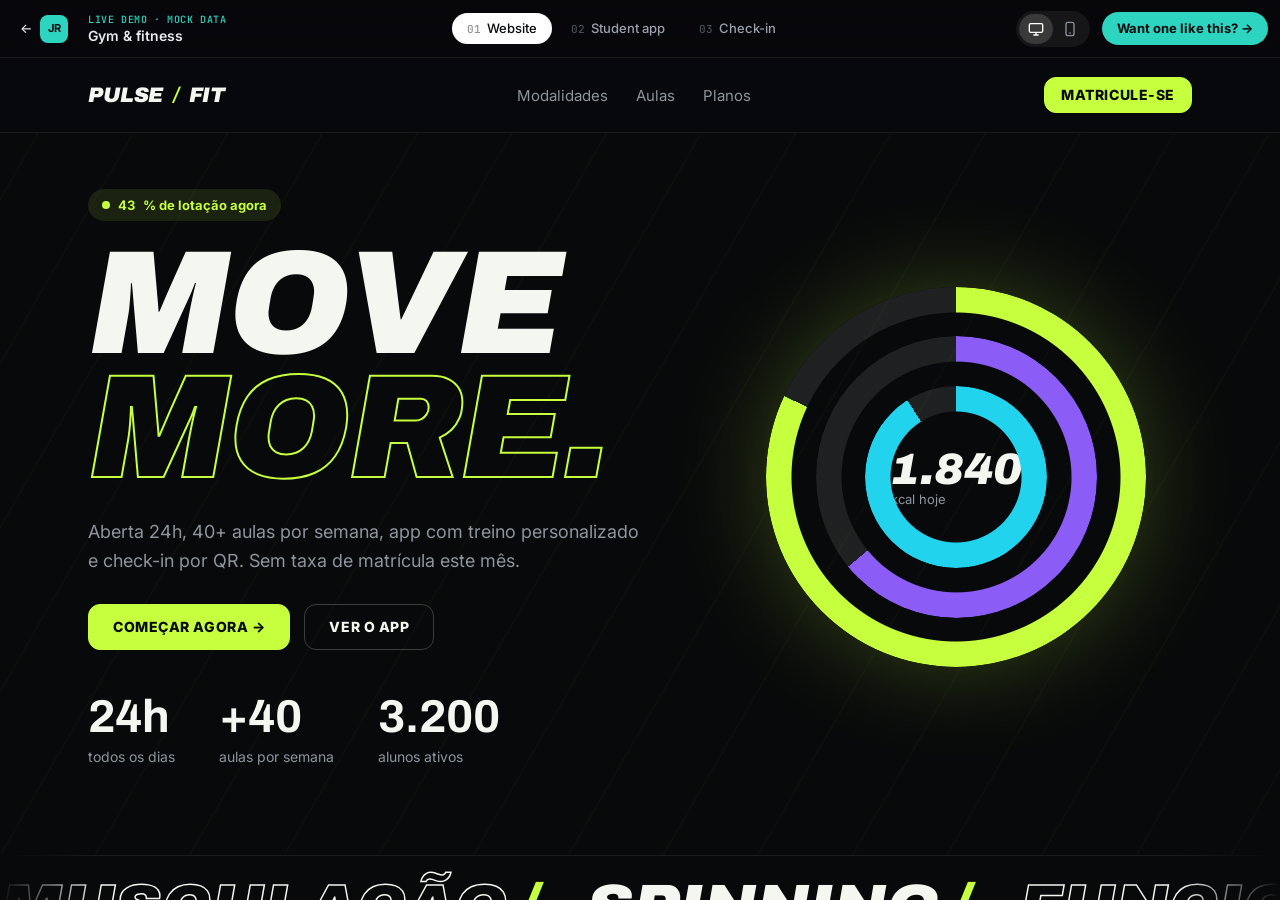
==== demos/academia.html @ 46c5ad34 "feat(solutions): demos navegáveis por setor + mini game - Nova seção "Soluções / Built for your busi" ====
<!doctype html>
<html lang="pt-BR">
<head>
  <meta charset="utf-8" />
  <meta name="viewport" content="width=device-width, initial-scale=1" />
  <title>Academia — demo · Jeffersom Ribeiro</title>
  <meta name="description" content="Demo navegável de site + app do aluno + check-in por QR para academia. Dados fictícios." />
  <link rel="icon" href="../assets/favicon.svg" type="image/svg+xml" />
  <link rel="preconnect" href="https://fonts.googleapis.com" />
  <link rel="preconnect" href="https://fonts.gstatic.com" crossorigin />
  <link href="https://fonts.googleapis.com/css2?family=Archivo:ital,wght@0,500;0,700;0,900;1,800;1,900&family=Inter:wght@400;500;600;700&family=JetBrains+Mono:wght@500&display=swap" rel="stylesheet" />
  <link rel="stylesheet" href="kit.css" />
  <style>
    :root {
      --bg: #08090b; --surface: #111317; --surface-2: #181b20; --line: rgba(255,255,255,.08);
      --fg: #f4f6f0; --muted: #8e959e; --accent: #c6ff3d; --accent-2: #8b5cf6; --accent-ink: #0a0b07;
      --radius: 20px; --btn-r: 12px;
      --font-d: "Archivo", system-ui, sans-serif; --font-b: "Inter", system-ui, sans-serif;
    }
    .h1, .h2 { font-weight: 900; font-style: italic; text-transform: uppercase; letter-spacing: -.02em; }
    .h1 { font-size: clamp(64px, 11.5cqi, 160px); line-height: .84; }
    .stroke { color: transparent; -webkit-text-stroke: 2px var(--accent); }
    .btn { font-weight: 800; text-transform: uppercase; letter-spacing: .04em; font-size: 14px; }
    .logo { font-style: italic; font-weight: 900; letter-spacing: -.02em; } .logo b { color: var(--accent); }

    .hero { position: relative; overflow: hidden; padding: 56px 0 90px; }
    .hero::before { content: ""; position: absolute; inset: -20%; pointer-events: none; opacity: .5;
      background: repeating-linear-gradient(120deg, transparent 0 80px, rgba(198,255,61,.05) 80px 82px); animation: slide 18s linear infinite; }
    @keyframes slide { to { transform: translateX(160px); } }
    .ecg { position: absolute; left: 0; right: 0; bottom: 40px; height: 120px; width: 100%; opacity: .5; pointer-events: none; }
    .ecg path { fill: none; stroke: var(--accent); stroke-width: 2.5; stroke-dasharray: 1600; stroke-dashoffset: 1600; animation: ecg 3.2s linear infinite; filter: drop-shadow(0 0 6px var(--accent)); }
    @keyframes ecg { to { stroke-dashoffset: 0; } }
    .live { display: inline-flex; align-items: center; gap: 8px; padding: 8px 14px; border-radius: 999px; background: rgba(198,255,61,.1); color: var(--accent); font-weight: 700; font-size: 13px; }
    .live i { width: 8px; height: 8px; border-radius: 50%; background: var(--accent); animation: pulse 1.2s infinite; }
    @keyframes pulse { 0% { box-shadow: 0 0 0 0 rgba(198,255,61,.7); } 100% { box-shadow: 0 0 0 12px rgba(198,255,61,0); } }
    .rings { position: relative; justify-self: center; width: min(100%, 380px); aspect-ratio: 1; display: grid; place-items: center; }
    .rings .ring { position: absolute; }
    .rings .r1 { --s: 100%; --w: 26px; } .rings .r2 { --s: 74%; --w: 26px; --c: var(--accent-2); } .rings .r3 { --s: 48%; --w: 26px; --c: #22d3ee; }
    .rings b { font: 900 italic 44px/1 var(--font-d); }
    .rings::after { content: ""; position: absolute; inset: 0; border-radius: 50%; box-shadow: 0 0 120px -20px rgba(198,255,61,.35); }

    .big-marq { padding: 20px 0; font: 900 italic 64px/1 var(--font-d); text-transform: uppercase; border-block: 1px solid var(--line); }
    .big-marq span:nth-child(odd) { color: transparent; -webkit-text-stroke: 1.5px var(--fg); }
    .big-marq span::after { content: " /"; color: var(--accent); -webkit-text-stroke: 0; }

    .mod { position: relative; overflow: hidden; min-height: 210px; display: flex; flex-direction: column; justify-content: flex-end; }
    .mod .em { position: absolute; top: 18px; right: 18px; font-size: 54px; transition: transform .5s var(--ease); }
    .mod:hover .em { transform: scale(1.25) rotate(-10deg); }
    .mod h3 { font-style: italic; font-weight: 900; text-transform: uppercase; font-size: 26px; margin: 0 0 6px; }
    .mod:hover { background: var(--accent); color: var(--accent-ink); } .mod:hover p { color: rgba(10,11,7,.7); }

    .class-row { display: grid; grid-template-columns: 90px 1fr auto auto; gap: 18px; align-items: center; padding: 18px 4px; border-bottom: 1px solid var(--line); animation: screenIn .45s var(--ease) both; }
    .class-row time { font: 900 italic 26px/1 var(--font-d); color: var(--accent); }
    .class-row b { font-size: 17px; }
    .plan { display: flex; flex-direction: column; gap: 12px; }
    .plan .price { font: 900 italic 52px/1 var(--font-d); }
    .plan ul { list-style: none; padding: 0; margin: 0 0 8px; display: grid; gap: 9px; color: var(--muted); font-size: 14.5px; }
    .plan li::before { content: "→ "; color: var(--accent); font-weight: 800; }
    .plan--hot { background: var(--accent); color: var(--accent-ink); border-color: var(--accent); }
    .plan--hot p, .plan--hot ul { color: rgba(10,11,7,.75); } .plan--hot li::before { color: var(--accent-ink); }
    .plan--hot .btn { background: var(--accent-ink); color: var(--accent); border-color: var(--accent-ink); }

    /* app do aluno */
    .app-wrap { display: grid; grid-template-columns: 400px 1fr; gap: 26px; align-items: start; }
    .phone { border-radius: 40px; padding: 22px 18px; background: #0e1013; border: 1px solid var(--line); box-shadow: 0 0 0 8px #16181c, 0 40px 90px -30px rgba(198,255,61,.25); }
    .mini-rings { display: grid; grid-template-columns: repeat(3, 1fr); gap: 10px; margin: 18px 0; }
    .mini-rings > div { background: var(--surface); border-radius: 18px; padding: 14px 8px; display: grid; justify-items: center; gap: 8px; font-size: 12px; color: var(--muted); text-align: center; }
    .mini-rings .ring { --s: 64px; --w: 7px; }
    .mini-rings b { color: var(--fg); font-size: 14px; }
    .ex { display: flex; align-items: center; gap: 12px; width: 100%; padding: 14px; margin-bottom: 8px; border-radius: 16px; background: var(--surface); border: 1px solid var(--line); cursor: pointer; text-align: left; transition: background .25s, border-color .25s, transform .15s; }
    .ex:active { transform: scale(.98); }
    .ex .ck { flex: none; width: 28px; height: 28px; border-radius: 50%; border: 2px solid var(--line); display: grid; place-items: center; font-weight: 900; color: transparent; transition: .25s; }
    .ex.done { border-color: rgba(198,255,61,.4); }
    .ex.done .ck { background: var(--accent); border-color: var(--accent); color: var(--accent-ink); }
    .ex.done b { text-decoration: line-through; opacity: .6; }
    .ex small { display: block; color: var(--muted); font-size: 12.5px; margin-top: 2px; }
    .lb .avatar { width: 36px; height: 36px; font-size: 12px; }
    .lb .pos { width: 28px; font: 900 italic 20px/1 var(--font-d); color: var(--muted); }
    .lb > div:first-child .pos { color: var(--accent); }
    .confetti { position: fixed; top: -10px; width: 8px; height: 14px; z-index: 95; pointer-events: none; animation: fall var(--t) cubic-bezier(.2,.6,.4,1) forwards; }
    @keyframes fall { to { transform: translate(var(--x), 105vh) rotate(var(--r)); } }

    /* check-in */
    .qr-box { position: relative; width: min(100%, 300px); aspect-ratio: 1; margin: 0 auto; padding: 18px; border-radius: 24px; background: #fff; overflow: hidden; }
    .qr-box svg { width: 100%; height: 100%; display: block; }
    .qr-box::after { content: ""; position: absolute; left: 0; right: 0; height: 3px; top: 0; background: var(--accent); box-shadow: 0 0 20px 4px var(--accent); animation: scan 2.2s ease-in-out infinite alternate; }
    @keyframes scan { to { top: calc(100% - 3px); } }
    .qr-box.ok::before { content: "✓"; position: absolute; inset: 0; z-index: 2; display: grid; place-items: center; background: rgba(198,255,61,.95); color: var(--accent-ink); font: 900 120px/1 var(--font-d); animation: screenIn .4s both; }
    .meter { height: 14px; border-radius: 999px; background: var(--surface-2); overflow: hidden; margin: 14px 0 8px; }
    .meter i { display: block; height: 100%; width: var(--v, 40%); border-radius: inherit; background: linear-gradient(90deg, var(--accent), #facc15 70%, #ef4444); background-size: 300% 100%; transition: width 1.2s var(--ease); }
    .spots { font: 900 italic 22px/1 var(--font-d); }

    @container (max-width: 900px) { .app-wrap { grid-template-columns: 1fr; } .phone { max-width: 420px; margin: 0 auto; width: 100%; } }
    @container (max-width: 760px) {
      .class-row { grid-template-columns: 70px 1fr; } .class-row .chip, .class-row .btn { grid-column: 2; justify-self: start; }
      .big-marq { font-size: 42px; }
      .phone { box-shadow: none; border: 0; padding: 0; background: none; }
    }
  </style>
</head>
<body data-sector="academia">
<div class="stage"><main class="viewport">

  <!-- ===================== SITE ===================== -->
  <section class="screen" id="site" data-label="Site" data-label-en="Website" data-label-es="Sitio">
    <header class="sitenav"><div class="wrap">
      <a href="#site" class="logo">PULSE<b>/</b>FIT</a>
      <nav><a href="#modalidades">Modalidades</a><a href="#aulas">Aulas</a><a href="#planos">Planos</a></nav>
      <a class="btn btn--sm" href="#planos">Matricule-se</a>
    </div></header>

    <div class="hero">
      <svg class="ecg" viewBox="0 0 1200 120" preserveAspectRatio="none" aria-hidden="true"><path d="M0 70 H300 L320 70 L335 20 L350 110 L365 50 L378 70 H620 L640 70 L655 15 L670 115 L685 45 L698 70 H1200"/></svg>
      <div class="wrap split" style="position:relative">
        <div>
          <span class="live" data-reveal><i></i><span id="lot">42</span>% de lotação agora</span>
          <h1 class="h1" data-reveal style="margin-top:22px">Move<br><span class="stroke">more.</span></h1>
          <p class="lead mt" data-reveal>Aberta 24h, 40+ aulas por semana, app com treino personalizado e check-in por QR. Sem taxa de matrícula este mês.</p>
          <div class="row mt" data-reveal><a class="btn" href="#planos">Começar agora →</a><a class="btn btn--ghost" href="#app">Ver o app</a></div>
          <div class="stats">
            <div class="stat"><strong data-count="24" data-suf="h">0</strong><span>todos os dias</span></div>
            <div class="stat"><strong data-count="40" data-pre="+">0</strong><span>aulas por semana</span></div>
            <div class="stat"><strong data-count="3200">0</strong><span>alunos ativos</span></div>
          </div>
        </div>
        <div class="rings" data-reveal>
          <div class="ring r1" data-p="82"></div><div class="ring r2" data-p="64"></div><div class="ring r3" data-p="91"></div>
          <div><b data-count="1840">0</b><div class="muted small">kcal hoje</div></div>
        </div>
      </div>
    </div>

    <div class="big-marq marquee" style="--speed:26s"><div><span>Musculação</span><span>Spinning</span><span>Funcional</span><span>Muay thai</span><span>Yoga</span><span>HIIT</span></div></div>

    <section class="sec" id="modalidades"><div class="wrap">
      <div class="head"><span class="eyebrow" data-reveal>Modalidades</span><h2 class="h2" data-reveal>Escolha seu <span class="stroke">ritmo</span></h2></div>
      <div class="grid">
        <article class="card card--hover mod" data-reveal><span class="em">🏋️</span><h3>Musculação</h3><p>200+ equipamentos, área de peso livre e treino no app.</p></article>
        <article class="card card--hover mod" data-reveal><span class="em">🚴</span><h3>Spinning</h3><p>Sala com luz e som de balada. 45 min que voam.</p></article>
        <article class="card card--hover mod" data-reveal><span class="em">🥊</span><h3>Lutas</h3><p>Muay thai e boxe para todos os níveis.</p></article>
        <article class="card card--hover mod" data-reveal><span class="em">🧘</span><h3>Yoga</h3><p>Mobilidade, respiração e foco.</p></article>
        <article class="card card--hover mod" data-reveal><span class="em">⚡</span><h3>HIIT</h3><p>30 min de alta intensidade com monitor cardíaco.</p></article>
        <article class="card card--hover mod" data-reveal><span class="em">🤸</span><h3>Funcional</h3><p>Circuitos em grupo, ao ar livre ou no box.</p></article>
      </div>
    </div></section>

    <section class="sec" id="aulas" style="background:var(--surface)"><div class="wrap">
      <div class="head row" style="justify-content:space-between;align-items:flex-end"><div><span class="eyebrow" data-reveal>Grade</span><h2 class="h2" data-reveal>Aulas da <span class="stroke">semana</span></h2></div>
        <div class="row" data-group="dia" id="dias" style="gap:6px" data-reveal></div></div>
      <div id="grade"></div>
    </div></section>

    <section class="sec" id="planos"><div class="wrap">
      <div class="head center"><span class="eyebrow" data-reveal>Planos</span><h2 class="h2" data-reveal>Sem matrícula. <span class="stroke">Sem desculpa.</span></h2></div>
      <div class="grid" style="align-items:center">
        <article class="card plan" data-reveal><h3 style="margin:0">Smart</h3><div class="price">R$ 99<small style="font-size:15px;color:var(--muted)">/mês</small></div><ul><li>Musculação 24h</li><li>App com treino</li><li>1 unidade</li></ul><button class="btn btn--ghost btn--block" data-plan="Smart">Escolher</button></article>
        <article class="card plan plan--hot" data-reveal><h3 style="margin:0">Black · mais escolhido</h3><div class="price">R$ 149<small style="font-size:15px">/mês</small></div><ul><li>Todas as aulas coletivas</li><li>Todas as unidades</li><li>Leve 1 amigo 5×/mês</li><li>Avaliação física trimestral</li></ul><button class="btn btn--block" data-plan="Black">Escolher</button></article>
        <article class="card plan" data-reveal><h3 style="margin:0">Duo</h3><div class="price">R$ 249<small style="font-size:15px;color:var(--muted)">/mês</small></div><ul><li>Plano Black para 2 pessoas</li><li>Mesmo endereço</li><li>Desafios em dupla no app</li></ul><button class="btn btn--ghost btn--block" data-plan="Duo">Escolher</button></article>
      </div>
    </div></section>
    <footer class="foot"><div class="wrap"><span>© Pulse/Fit · demo fictícia</span><span>Aberto 24h · 7 dias por semana</span></div></footer>
  </section>

  <!-- ===================== APP DO ALUNO ===================== -->
  <section class="screen" id="app" data-label="App do aluno" data-label-en="Student app" data-label-es="App del alumno">
    <div class="wrap" style="padding-top:34px;padding-bottom:50px">
      <div class="app-wrap">
        <div class="phone">
          <div class="row" style="justify-content:space-between"><div><span class="muted small">Quinta · semana 12</span><h3 style="font:900 italic 26px/1.1 var(--font-d);text-transform:uppercase;margin-top:4px">Bora, Lucas 💪</h3></div><span class="avatar">LC</span></div>
          <div class="mini-rings">
            <div><div class="ring" data-p="60"><b>3/5</b></div>treinos</div>
            <div><div class="ring" data-p="77" style="--c:var(--accent-2)"><b>77%</b></div>calorias</div>
            <div><div class="ring" data-p="58" style="--c:#22d3ee"><b>1,5L</b></div>água</div>
          </div>
          <div class="row" style="justify-content:space-between;margin-bottom:12px"><b style="font:900 italic 18px/1 var(--font-d);text-transform:uppercase">Treino A · Peito &amp; tríceps</b><span class="badge" id="exPct">0%</span></div>
          <div id="exs"></div>
          <button class="btn btn--block" id="finish" style="margin-top:6px">Finalizar treino</button>
        </div>
        <div style="display:grid;gap:18px">
          <div class="panel">
            <div class="panel__h"><h3 style="font-style:italic;text-transform:uppercase">Volume semanal (kg)</h3><span class="badge badge--ok">+22% no mês</span></div>
            <div class="bars" data-bars="8200,9100,8700,10400,11200,10900,12600,13900" data-labels="S5,S6,S7,S8,S9,S10,S11,S12" data-suf=" kg"></div>
          </div>
          <div class="panel">
            <div class="panel__h"><h3 style="font-style:italic;text-transform:uppercase">Desafio de outubro · 20 treinos</h3><span class="chip">🏆 12 dias restantes</span></div>
            <div class="list lb">
              <div><span class="pos">1</span><span class="avatar">MR</span><b style="flex:1">Mari R.</b><span>18 treinos</span></div>
              <div><span class="pos">2</span><span class="avatar">JP</span><b style="flex:1">João P.</b><span>16 treinos</span></div>
              <div style="background:rgba(198,255,61,.06);border-radius:12px;padding-inline:8px"><span class="pos">3</span><span class="avatar">LC</span><b style="flex:1">Você</b><span id="myTr">15 treinos</span></div>
              <div><span class="pos">4</span><span class="avatar">AN</span><b style="flex:1">Ana N.</b><span>14 treinos</span></div>
            </div>
          </div>
        </div>
      </div>
    </div>
  </section>

  <!-- ===================== CHECK-IN ===================== -->
  <section class="screen" id="checkin" data-label="Check-in" data-label-en="Check-in" data-label-es="Check-in">
    <div class="wrap" style="padding-top:34px;padding-bottom:50px">
      <div class="dash">
        <div class="card" style="text-align:center">
          <span class="eyebrow">Carteirinha digital</span>
          <h2 class="h2" style="font-size:40px;margin:10px 0 22px">Aproxime do leitor</h2>
          <div class="qr-box" id="qr"><svg id="qrSvg" viewBox="0 0 25 25" shape-rendering="crispEdges" aria-label="QR code fictício"></svg></div>
          <p class="muted small mt">Lucas Carvalho · Plano Black · matrícula 004812</p>
          <button class="btn mt" id="scan">Simular check-in</button>
        </div>
        <div style="display:grid;gap:18px">
          <div class="panel">
            <div class="panel__h"><h3 style="font-style:italic;text-transform:uppercase">Lotação ao vivo</h3><span class="live"><i></i>agora</span></div>
            <div class="row" style="justify-content:space-between;align-items:flex-end"><b style="font:900 italic 56px/1 var(--font-d)" id="lot2">42%</b><span class="muted small" id="lotTxt">Tranquilo · ótimo horário</span></div>
            <div class="meter"><i id="meter"></i></div>
            <div class="row muted small" style="justify-content:space-between"><span>vazio</span><span>cheio</span></div>
          </div>
          <div class="panel">
            <div class="panel__h"><h3 style="font-style:italic;text-transform:uppercase">Aulas de hoje</h3></div>
            <div class="list" id="hoje"></div>
          </div>
        </div>
      </div>
    </div>
  </section>

</main></div>
<script src="kit.js"></script>
<script>
(function () {
  var D = window.Demo, $ = D.$, esc = D.esc;

  /* grade semanal */
  var G = {
    Seg: [["06:30", "HIIT", "Rafa", 6], ["12:00", "Funcional", "Duda", 2], ["18:30", "Spinning", "Caio", 0], ["20:00", "Muay thai", "Kenji", 9]],
    Ter: [["07:00", "Yoga", "Lia", 8], ["18:00", "HIIT", "Rafa", 3], ["19:30", "Spinning", "Caio", 5]],
    Qua: [["06:30", "Funcional", "Duda", 4], ["12:15", "Spinning", "Caio", 7], ["19:00", "Boxe", "Kenji", 1], ["20:30", "Yoga", "Lia", 10]],
    Qui: [["07:00", "HIIT", "Rafa", 5], ["18:30", "Spinning", "Caio", 2], ["20:00", "Muay thai", "Kenji", 6]],
    Sex: [["06:30", "Spinning", "Caio", 3], ["18:00", "Funcional", "Duda", 8], ["19:30", "HIIT", "Rafa", 0]],
    "Sáb": [["09:00", "Aulão de spinning", "Caio", 12], ["10:30", "Yoga ao ar livre", "Lia", 15]]
  };
  var dias = $("#dias");
  dias.innerHTML = Object.keys(G).map(function (d, i) { return '<button class="opt' + (i ? "" : " is-on") + '" style="padding:10px 14px;border-radius:12px;font-weight:700" data-value="' + d + '">' + d + "</button>"; }).join("");
  function grade(d) {
    $("#grade").innerHTML = G[d].map(function (c, i) {
      return '<div class="class-row" style="animation-delay:' + i * 60 + 'ms"><time>' + c[0] + "</time><div><b>" + esc(c[1]) + '</b><div class="muted small">com ' + c[2] + ' · 45 min</div></div><span class="chip">' + (c[3] ? c[3] + " vagas" : "lotada") + '</span><button class="btn btn--sm ' + (c[3] ? "" : "btn--ghost") + '" data-book="' + esc(c[1]) + '"' + (c[3] ? "" : " disabled") + ">" + (c[3] ? "Reservar" : "Lista de espera") + "</button></div>";
    }).join("");
  }
  dias.addEventListener("pick", function (e) { grade(e.detail.dataset.value); });
  grade("Seg");
  document.addEventListener("click", function (e) {
    var b = e.target.closest("[data-book]");
    if (b && !b.disabled) { b.textContent = "Reservado ✓"; b.disabled = true; b.classList.add("btn--ghost"); D.toast("Vaga garantida em " + b.dataset.book + "! Lembrete 1h antes."); }
    var p = e.target.closest("[data-plan]");
    if (p) D.toast("Plano " + p.dataset.plan + " selecionado. Pagamento por Pix ou cartão no próximo passo.");
  });

  /* treino do dia */
  var EX = [["Supino reto", "4 × 10 · 60 kg"], ["Supino inclinado halteres", "3 × 12 · 22 kg"], ["Crucifixo no cabo", "3 × 15"], ["Paralelas", "3 × até a falha"], ["Tríceps corda", "4 × 12 · 25 kg"], ["Tríceps francês", "3 × 10 · 14 kg"]];
  $("#exs").innerHTML = EX.map(function (x, i) { return '<button class="ex" data-i="' + i + '"><span class="ck">✓</span><span><b>' + esc(x[0]) + "</b><small>" + esc(x[1]) + "</small></span></button>"; }).join("");
  var celebrated = false;
  function progress() {
    var done = D.$$("#exs .ex.done").length, pct = Math.round(done / EX.length * 100);
    $("#exPct").textContent = pct + "%";
    if (pct === 100 && !celebrated) { celebrated = true; confetti(); D.toast("Treino concluído! +1 no desafio do mês 🔥"); $("#myTr").textContent = "16 treinos"; }
  }
  $("#exs").addEventListener("click", function (e) { var b = e.target.closest(".ex"); if (b) { b.classList.toggle("done"); progress(); } });
  $("#finish").addEventListener("click", function () { D.$$("#exs .ex").forEach(function (b, i) { setTimeout(function () { b.classList.add("done"); progress(); }, i * 120); }); });
  function confetti() {
    var colors = ["#c6ff3d", "#8b5cf6", "#22d3ee", "#f4f6f0", "#facc15"];
    for (var i = 0; i < 70; i++) {
      var c = document.createElement("i");
      c.className = "confetti";
      c.style.cssText = "left:" + Math.random() * 100 + "vw;background:" + colors[i % colors.length] + ";--x:" + (Math.random() * 200 - 100) + "px;--r:" + (Math.random() * 900) + "deg;--t:" + (1.6 + Math.random() * 1.6) + "s;animation-delay:" + Math.random() * .3 + "s";
      document.body.appendChild(c);
      setTimeout(c.remove.bind(c), 3600);
    }
  }

  /* QR fictício: padrões de localização + módulos pseudoaleatórios */
  var q = "", seed = 4812;
  function rnd() { seed = (seed * 9301 + 49297) % 233280; return seed / 233280; }
  function finder(x, y) { return '<path d="M' + x + " " + y + "h7v7h-7z M" + (x + 1) + " " + (y + 1) + "v5h5v-5z M" + (x + 2) + " " + (y + 2) + 'h3v3h-3z" fill-rule="evenodd"/>'; }
  for (var y = 0; y < 25; y++) for (var x = 0; x < 25; x++) {
    var inF = (x < 8 && y < 8) || (x > 16 && y < 8) || (x < 8 && y > 16);
    if (!inF && rnd() > .52) q += '<rect x="' + x + '" y="' + y + '" width="1" height="1"/>';
  }
  $("#qrSvg").innerHTML = '<g fill="#0a0b07">' + finder(0, 0) + finder(18, 0) + finder(0, 18) + q + "</g>";
  $("#scan").addEventListener("click", function () {
    var box = $("#qr"); box.classList.add("ok");
    D.toast("Check-in liberado! Bom treino, Lucas ⚡");
    setTimeout(function () { box.classList.remove("ok"); }, 2600);
  });

  /* lotação ao vivo + aulas de hoje */
  var lot = 42;
  function setLot() {
    lot = Math.max(18, Math.min(88, lot + Math.round(Math.random() * 10 - 5)));
    $("#lot").textContent = lot; $("#lot2").textContent = lot + "%";
    $("#meter").style.setProperty("--v", lot + "%");
    $("#meter").style.backgroundPosition = (100 - lot) + "% 0";
    $("#lotTxt").textContent = lot < 45 ? "Tranquilo · ótimo horário" : lot < 70 ? "Movimentado" : "Pico · espere ~15 min";
  }
  setLot(); setInterval(setLot, 2500);
  $("#hoje").innerHTML = G.Qui.map(function (c) {
    return '<div><b style="font:900 italic 20px/1 var(--font-d);color:var(--accent);width:64px">' + c[0] + '</b><div style="flex:1"><b>' + esc(c[1]) + '</b><div class="muted small">com ' + c[2] + '</div></div><span class="spots">' + c[3] + '</span><span class="muted small">vagas</span><button class="btn btn--sm" data-book="' + esc(c[1]) + '">Reservar</button></div>';
  }).join("");
})();
</script>
</body>
</html>
---- demos/kit.css ----
/* Demo kit — componentes compartilhados pelas demos de setor.
   Cada página só redefine os tokens (:root) e adiciona o que é dela. */
:root {
  --bg: #0b0c10; --surface: #14161c; --surface-2: #1b1e26; --line: rgba(255,255,255,.08);
  --fg: #f3f3f1; --muted: #9aa0ac;
  --accent: #2dd4bf; --accent-2: #60a5fa; --accent-ink: #0b0c10;
  --ok: #22c55e; --warn: #f59e0b; --bad: #ef4444; --info: #3b82f6;
  --radius: 16px; --btn-r: 999px;
  --font-d: system-ui, sans-serif; --font-b: system-ui, sans-serif;
  --bar-h: 58px;
  --ease: cubic-bezier(.2,.8,.2,1);
}
@property --p { syntax: "<number>"; inherits: true; initial-value: 0; }

* { box-sizing: border-box; }
[hidden] { display: none !important; }
html, body { margin: 0; height: 100%; }
body { background: #050608; color: var(--fg); font-family: var(--font-b); -webkit-font-smoothing: antialiased; overflow: hidden; }
a { color: inherit; text-decoration: none; }
img { max-width: 100%; display: block; }
h1, h2, h3, h4, p { margin: 0; }
button { font: inherit; color: inherit; }
em { font-style: italic; color: var(--accent); }

/* ===================== Barra do portfólio (neutra, igual em todas) ===================== */
.demobar { position: fixed; inset: 0 0 auto; height: var(--bar-h); z-index: 60; display: flex; align-items: center; gap: 12px; padding: 0 12px;
  background: rgba(8,9,12,.88); backdrop-filter: blur(14px); -webkit-backdrop-filter: blur(14px);
  border-bottom: 1px solid rgba(255,255,255,.08); color: #e8e9ec; font: 500 13px/1 "Inter", system-ui, sans-serif; }
.demobar__back { display: flex; align-items: center; gap: 8px; padding: 6px 8px; border-radius: 10px; transition: background .2s; }
.demobar__back:hover { background: rgba(255,255,255,.07); }
.demobar__back b { display: grid; place-items: center; width: 28px; height: 28px; border-radius: 8px; background: #2dd4bf; color: #0a0b0d; font-size: 11px; }
.demobar__title { display: flex; flex-direction: column; gap: 4px; white-space: nowrap; }
.demobar__title small { font: 500 10px/1 "JetBrains Mono", ui-monospace, monospace; color: #2dd4bf; letter-spacing: .06em; text-transform: uppercase; }
.demobar__title span { font-weight: 600; font-size: 14px; }
.demobar__tabs { flex: 1; display: flex; justify-content: center; gap: 4px; overflow-x: auto; scrollbar-width: none; }
.demobar__tabs::-webkit-scrollbar { display: none; }
.demobar__tabs button { border: 0; background: transparent; color: #9aa0ac; padding: 9px 15px; border-radius: 999px; cursor: pointer; white-space: nowrap; transition: background .25s, color .25s; }
.demobar__tabs button:hover { color: #fff; }
.demobar__tabs button.is-active { background: #fff; color: #0a0b0d; }
.demobar__tabs button i { font-style: normal; opacity: .45; margin-right: 6px; font-family: "JetBrains Mono", monospace; font-size: 11px; }
.demobar__device { display: flex; padding: 3px; border-radius: 999px; background: rgba(255,255,255,.06); }
.demobar__device button { display: grid; place-items: center; width: 34px; height: 30px; border: 0; border-radius: 999px; background: none; color: #8a909c; cursor: pointer; transition: .2s; }
.demobar__device button.is-active { background: rgba(255,255,255,.15); color: #fff; }
.demobar__cta { padding: 10px 15px; border-radius: 999px; background: #2dd4bf; color: #0a0b0d; font-weight: 700; white-space: nowrap; transition: transform .2s; }
.demobar__cta:hover { transform: translateY(-1px); }
body[data-nodevice] .demobar__device { display: none; }
@media (max-width: 820px) {
  .demobar__title, .demobar__device { display: none; }
  .demobar__tabs { justify-content: flex-start; }
  .demobar__cta span { display: none; }
}

/* ===================== Palco + viewport (container query = preview mobile real) ===================== */
.stage { position: fixed; inset: var(--bar-h) 0 0; display: grid; place-items: center;
  background: radial-gradient(900px circle at 50% 0%, rgba(255,255,255,.06), transparent 60%), #050608; }
.viewport { position: relative; width: 100%; height: 100%; overflow-y: auto; overflow-x: hidden; background: var(--bg); color: var(--fg);
  container-type: inline-size; transition: width .55s var(--ease), height .55s var(--ease), border-radius .55s var(--ease); }
body.is-mobile .viewport { width: 390px; height: min(800px, calc(100% - 36px)); border-radius: 40px; scrollbar-width: none;
  box-shadow: 0 0 0 10px #1b1c21, 0 0 0 11px rgba(255,255,255,.12), 0 50px 120px -30px rgba(0,0,0,.9); }
body.is-mobile .viewport::-webkit-scrollbar { display: none; }
body.is-shot .demobar { display: none; }
body.is-shot .stage { inset: 0; }

.screen { display: none; min-height: 100%; }
.screen.is-active { display: block; animation: screenIn .65s var(--ease) both; }
@keyframes screenIn { from { opacity: 0; transform: translateY(18px) scale(.995); filter: blur(6px); } to { opacity: 1; transform: none; filter: none; } }

/* ===================== Layout ===================== */
.wrap { width: 100%; max-width: 1160px; margin: 0 auto; padding: 0 28px; }
.wrap--narrow { max-width: 780px; }
.sec { padding: 92px 0; scroll-margin-top: 72px; }
.eyebrow { display: inline-flex; align-items: center; gap: 8px; font: 600 12px/1 var(--font-b); letter-spacing: .14em; text-transform: uppercase; color: var(--accent); }
.h1 { font-family: var(--font-d); font-size: clamp(40px, 6.2cqi, 78px); line-height: 1.02; letter-spacing: -.025em; margin: 20px 0; font-weight: 700; }
.h2 { font-family: var(--font-d); font-size: clamp(30px, 4.6cqi, 50px); line-height: 1.08; letter-spacing: -.02em; margin-top: 12px; font-weight: 700; }
.lead { color: var(--muted); font-size: 18px; line-height: 1.6; max-width: 560px; }
.center { text-align: center; } .center .lead { margin-inline: auto; }
.head { margin-bottom: 44px; }
.row { display: flex; flex-wrap: wrap; align-items: center; gap: 14px; }
.grid { display: grid; gap: 18px; grid-template-columns: repeat(auto-fit, minmax(240px, 1fr)); }
.grid--2 { grid-template-columns: repeat(auto-fit, minmax(300px, 1fr)); }
.split { display: grid; grid-template-columns: 1.1fr .9fr; gap: 56px; align-items: center; }
.muted { color: var(--muted); }
.small { font-size: 13px; }
.mt { margin-top: 28px; }
.spacer { flex: 1; }

/* ===================== Nav do site (dentro do viewport) ===================== */
.sitenav { position: sticky; top: 0; z-index: 20; background: color-mix(in srgb, var(--bg) 82%, transparent);
  backdrop-filter: blur(14px); -webkit-backdrop-filter: blur(14px); border-bottom: 1px solid var(--line); }
.sitenav .wrap { display: flex; align-items: center; justify-content: space-between; gap: 20px; height: 74px; }
.logo { display: flex; align-items: center; gap: 10px; font-family: var(--font-d); font-weight: 700; font-size: 21px; white-space: nowrap; }
.sitenav nav { display: flex; gap: 28px; color: var(--muted); font-size: 15px; }
.sitenav nav a { transition: color .2s; } .sitenav nav a:hover { color: var(--fg); }

/* ===================== Botões ===================== */
.btn { position: relative; overflow: hidden; display: inline-flex; align-items: center; justify-content: center; gap: 10px; cursor: pointer;
  padding: 15px 24px; border-radius: var(--btn-r); border: 1px solid var(--accent); background: var(--accent); color: var(--accent-ink);
  font: 600 15px/1 var(--font-b); transition: transform .25s var(--ease), box-shadow .3s, background .2s, color .2s; }
.btn::after { content: ""; position: absolute; inset: 0; background: linear-gradient(110deg, transparent 30%, rgba(255,255,255,.4) 50%, transparent 70%);
  transform: translateX(-120%); transition: transform .8s var(--ease); pointer-events: none; }
.btn:hover { transform: translateY(-2px); box-shadow: 0 16px 36px -14px color-mix(in srgb, var(--accent) 75%, transparent); }
.btn:hover::after { transform: translateX(120%); }
.btn:active { transform: translateY(0) scale(.98); }
.btn--ghost { background: transparent; color: var(--fg); border-color: color-mix(in srgb, var(--fg) 22%, transparent); }
.btn--ghost:hover { border-color: var(--accent); color: var(--accent); box-shadow: none; }
.btn--sm { padding: 10px 16px; font-size: 14px; }
.btn--block { width: 100%; }

/* ===================== Cards, chips, badges ===================== */
.card { background: var(--surface); border: 1px solid var(--line); border-radius: var(--radius); padding: 26px; transition: transform .35s var(--ease), border-color .3s, box-shadow .35s; }
.card--hover:hover { transform: translateY(-6px); border-color: color-mix(in srgb, var(--accent) 50%, var(--line)); box-shadow: 0 30px 60px -30px color-mix(in srgb, var(--accent) 45%, transparent); }
.card h3 { font-family: var(--font-d); font-size: 22px; margin: 18px 0 8px; letter-spacing: -.01em; }
.card p { color: var(--muted); line-height: 1.6; font-size: 15px; }
.icon { display: grid; place-items: center; width: 50px; height: 50px; border-radius: calc(var(--radius) * .75); font-size: 22px;
  background: color-mix(in srgb, var(--accent) 15%, transparent); color: var(--accent); transition: transform .4s var(--ease); }
.card--hover:hover .icon { transform: rotate(-8deg) scale(1.08); }
.chip { display: inline-flex; align-items: center; gap: 7px; padding: 7px 13px; border-radius: 999px; font-size: 13px;
  background: var(--surface-2); border: 1px solid var(--line); color: var(--muted); }
.badge { display: inline-flex; align-items: center; gap: 6px; padding: 5px 10px; border-radius: 999px; font: 600 12px/1.1 var(--font-b); white-space: nowrap;
  background: color-mix(in srgb, var(--c, var(--accent)) 15%, transparent); color: var(--c, var(--accent)); }
.badge::before { content: ""; width: 6px; height: 6px; border-radius: 50%; background: currentColor; }
.badge--ok { --c: var(--ok); } .badge--warn { --c: var(--warn); } .badge--bad { --c: var(--bad); } .badge--info { --c: var(--info); }
.avatar { display: grid; place-items: center; flex: none; width: 42px; height: 42px; border-radius: 50%; font-weight: 700; font-size: 14px;
  background: linear-gradient(135deg, var(--accent), var(--accent-2)); color: var(--accent-ink); }

/* Glow que segue o cursor */
[data-glow] { position: relative; overflow: hidden; isolation: isolate; }
[data-glow]::before { content: ""; position: absolute; inset: 0; z-index: -1; pointer-events: none; opacity: 0; transition: opacity .35s;
  background: radial-gradient(320px circle at var(--x, 50%) var(--y, 50%), color-mix(in srgb, var(--accent) 20%, transparent), transparent 65%); }
[data-glow]:hover::before { opacity: 1; }

/* ===================== Stats ===================== */
.stats { display: flex; flex-wrap: wrap; gap: 44px; margin-top: 44px; }
.stat strong { display: block; font-family: var(--font-d); font-size: clamp(32px, 4.4cqi, 46px); line-height: 1; font-weight: 700; }
.stat span { display: block; margin-top: 8px; color: var(--muted); font-size: 14px; }

/* ===================== Formulários e seleção ===================== */
.form { display: grid; gap: 16px; }
.field { display: grid; gap: 8px; font-size: 13.5px; color: var(--muted); font-weight: 500; }
.input { width: 100%; padding: 14px 16px; border-radius: calc(var(--radius) * .7); border: 1px solid var(--line); background: var(--surface-2);
  color: var(--fg); font: 400 15px/1.3 var(--font-b); transition: border-color .2s, box-shadow .2s; }
.input:focus { outline: none; border-color: var(--accent); box-shadow: 0 0 0 4px color-mix(in srgb, var(--accent) 20%, transparent); }
textarea.input { resize: vertical; min-height: 100px; }
.opts { display: grid; gap: 12px; grid-template-columns: repeat(auto-fill, minmax(200px, 1fr)); }
.opt { display: flex; align-items: center; gap: 12px; text-align: left; cursor: pointer; padding: 16px; border-radius: calc(var(--radius) * .8);
  border: 1px solid var(--line); background: var(--surface); transition: border-color .2s, background .2s, box-shadow .2s, transform .2s; }
.opt:hover { border-color: color-mix(in srgb, var(--accent) 50%, var(--line)); transform: translateY(-1px); }
.opt.is-on { border-color: var(--accent); background: color-mix(in srgb, var(--accent) 12%, var(--surface)); box-shadow: 0 0 0 3px color-mix(in srgb, var(--accent) 22%, transparent); }
.opt[disabled] { opacity: .35; cursor: not-allowed; text-decoration: line-through; transform: none; }
.opt b { display: block; font-size: 15px; } .opt small { display: block; color: var(--muted); font-size: 13px; margin-top: 3px; }
.slots { display: grid; gap: 10px; grid-template-columns: repeat(auto-fill, minmax(86px, 1fr)); }
.slots .opt { justify-content: center; padding: 12px 8px; font-weight: 600; font-size: 14px; }
.switch { position: relative; width: 46px; height: 26px; flex: none; border-radius: 999px; border: 0; cursor: pointer; background: color-mix(in srgb, var(--fg) 18%, transparent); transition: background .25s; }
.switch::after { content: ""; position: absolute; top: 3px; left: 3px; width: 20px; height: 20px; border-radius: 50%; background: #fff; transition: transform .3s var(--ease); box-shadow: 0 2px 6px rgba(0,0,0,.25); }
.switch[aria-pressed="true"] { background: var(--accent); }
.switch[aria-pressed="true"]::after { transform: translateX(20px); }

/* ===================== Wizard ===================== */
.steps { display: flex; gap: 8px; margin-bottom: 30px; }
.steps i { position: relative; flex: 1; height: 4px; border-radius: 4px; overflow: hidden; background: var(--line); }
.steps i::after { content: ""; position: absolute; inset: 0; background: var(--accent); transform: scaleX(0); transform-origin: left; transition: transform .6s var(--ease); }
.steps i.is-done::after { transform: scaleX(1); }
.step { display: none; }
.step.is-active { display: block; animation: screenIn .5s var(--ease) both; }
.step__title { font-family: var(--font-d); font-size: 26px; margin-bottom: 18px; }
.step__nav { display: flex; justify-content: space-between; gap: 12px; margin-top: 28px; }
.summary { display: grid; gap: 0; border: 1px solid var(--line); border-radius: var(--radius); overflow: hidden; }
.summary div { display: flex; justify-content: space-between; gap: 16px; padding: 14px 18px; border-bottom: 1px solid var(--line); font-size: 15px; }
.summary div:last-child { border-bottom: 0; }
.summary dt { color: var(--muted); } .summary dd { margin: 0; font-weight: 600; text-align: right; }
.done { text-align: center; padding: 20px 0; }
.check { width: 92px; height: 92px; margin: 0 auto 22px; }
.check circle { fill: none; stroke: var(--accent); stroke-width: 3; stroke-dasharray: 290; stroke-dashoffset: 290; animation: draw .8s var(--ease) forwards; }
.check path { fill: none; stroke: var(--accent); stroke-width: 4; stroke-linecap: round; stroke-linejoin: round; stroke-dasharray: 60; stroke-dashoffset: 60; animation: draw .5s .55s var(--ease) forwards; }
@keyframes draw { to { stroke-dashoffset: 0; } }
.shake { animation: shake .4s; }
@keyframes shake { 20%, 60% { transform: translateX(-6px); } 40%, 80% { transform: translateX(6px); } }

/* ===================== Dashboard ===================== */
.app { display: grid; grid-template-columns: 236px 1fr; min-height: 100%; }
.app__side { position: sticky; top: 0; align-self: start; height: calc(100vh - var(--bar-h)); display: flex; flex-direction: column; gap: 4px;
  padding: 22px 14px; background: var(--surface); border-right: 1px solid var(--line); }
.app__side .logo { padding: 4px 10px 22px; font-size: 18px; }
.app__side a { display: flex; align-items: center; gap: 11px; padding: 11px 12px; border-radius: 10px; color: var(--muted); font-size: 14px; transition: background .2s, color .2s; }
.app__side a:hover { color: var(--fg); background: color-mix(in srgb, var(--fg) 5%, transparent); }
.app__side a.is-on { background: color-mix(in srgb, var(--accent) 14%, transparent); color: var(--accent); font-weight: 600; }
.app__main { min-width: 0; padding: 30px; }
.app__top { display: flex; flex-wrap: wrap; align-items: center; justify-content: space-between; gap: 16px; margin-bottom: 26px; }
.app__top h2 { font-family: var(--font-d); font-size: 28px; letter-spacing: -.01em; }
.panel { background: var(--surface); border: 1px solid var(--line); border-radius: var(--radius); padding: 22px; min-width: 0; }
.panel__h { display: flex; align-items: center; justify-content: space-between; gap: 12px; margin-bottom: 18px; }
.panel__h h3 { font-family: var(--font-d); font-size: 17px; }
.kpis { display: grid; gap: 14px; grid-template-columns: repeat(auto-fit, minmax(150px, 1fr)); margin-bottom: 18px; }
.kpi { background: var(--surface); border: 1px solid var(--line); border-radius: var(--radius); padding: 20px; }
.kpi small { display: block; color: var(--muted); font-size: 13px; }
.kpi strong { display: block; margin: 10px 0 6px; font-family: var(--font-d); font-size: 28px; line-height: 1; letter-spacing: -.01em; }
.kpi em { font-style: normal; font-size: 12.5px; color: var(--ok); font-weight: 600; }
.dash { display: grid; gap: 18px; grid-template-columns: 1.5fr 1fr; align-items: start; }
.table-wrap { overflow-x: auto; }
.table { width: 100%; border-collapse: collapse; font-size: 14px; }
.table th { padding: 10px 12px; text-align: left; font-size: 11.5px; font-weight: 600; letter-spacing: .06em; text-transform: uppercase; color: var(--muted); border-bottom: 1px solid var(--line); white-space: nowrap; }
.table td { padding: 14px 12px; border-bottom: 1px solid var(--line); white-space: nowrap; }
.table tbody tr { cursor: pointer; transition: background .2s; }
.table tbody tr:hover, .table tbody tr.is-on { background: color-mix(in srgb, var(--accent) 7%, transparent); }
.list { display: grid; } .list > * { display: flex; align-items: center; gap: 14px; padding: 13px 0; border-bottom: 1px solid var(--line); }
.list > *:last-child { border-bottom: 0; }

/* Gráfico de barras (data-bars) */
.bars { display: flex; align-items: flex-end; gap: 8px; height: 190px; }
.bars i { position: relative; flex: 1; height: var(--h); border-radius: 7px 7px 3px 3px; transform-origin: bottom;
  background: linear-gradient(to top, color-mix(in srgb, var(--accent) 45%, transparent), var(--accent));
  animation: grow 1.1s var(--ease) both; animation-delay: calc(var(--i) * 55ms); }
.bars i:last-child { background: linear-gradient(to top, color-mix(in srgb, var(--accent-2) 45%, transparent), var(--accent-2)); }
.bars i:hover::after { content: attr(data-v); position: absolute; left: 50%; bottom: 100%; translate: -50% -8px; padding: 4px 7px; border-radius: 6px;
  background: var(--fg); color: var(--bg); font: 600 11px/1 var(--font-b); white-space: nowrap; }
.bars-x { display: flex; gap: 8px; margin-top: 10px; color: var(--muted); font-size: 11px; }
.bars-x span { flex: 1; text-align: center; }
@keyframes grow { from { transform: scaleY(0); } }

/* Anel de progresso (data-p) */
.ring { position: relative; display: grid; place-items: center; width: var(--s, 120px); aspect-ratio: 1; border-radius: 50%; }
.ring::before { content: ""; position: absolute; inset: 0; border-radius: 50%;
  background: conic-gradient(var(--c, var(--accent)) calc(var(--p) * 1%), color-mix(in srgb, var(--fg) 10%, transparent) 0);
  -webkit-mask: radial-gradient(farthest-side, transparent calc(100% - var(--w, 11px)), #000 calc(100% - var(--w, 11px) + 1px));
          mask: radial-gradient(farthest-side, transparent calc(100% - var(--w, 11px)), #000 calc(100% - var(--w, 11px) + 1px));
  transition: --p 1.3s var(--ease); }
.ring > * { position: relative; text-align: center; }

/* ===================== Efeitos ===================== */
.marquee { overflow: hidden; white-space: nowrap; -webkit-mask: linear-gradient(90deg, transparent, #000 8%, #000 92%, transparent); mask: linear-gradient(90deg, transparent, #000 8%, #000 92%, transparent); }
.marquee > div { display: inline-flex; gap: 48px; padding-right: 48px; animation: marq var(--speed, 30s) linear infinite; }
@keyframes marq { to { transform: translateX(-50%); } }
.float { animation: bob 6s ease-in-out infinite; }
@keyframes bob { 0%, 100% { translate: 0 -8px; } 50% { translate: 0 8px; } }
.typing { display: inline-flex; gap: 4px; } .typing i { width: 6px; height: 6px; border-radius: 50%; background: currentColor; opacity: .4; animation: blink 1s infinite; }
.typing i:nth-child(2) { animation-delay: .15s; } .typing i:nth-child(3) { animation-delay: .3s; }
@keyframes blink { 50% { opacity: 1; transform: translateY(-2px); } }

[data-reveal] { opacity: 0; transform: translateY(26px); transition: opacity .8s var(--ease) var(--d, 0ms), transform .8s var(--ease) var(--d, 0ms); }
[data-reveal].is-in { opacity: 1; transform: none; }

.foot { padding: 40px 0; border-top: 1px solid var(--line); color: var(--muted); font-size: 14px; }
.foot .wrap { display: flex; flex-wrap: wrap; justify-content: space-between; gap: 12px; }

/* Toast */
.toast { position: fixed; left: 50%; bottom: 28px; z-index: 90; display: flex; align-items: center; gap: 10px; max-width: calc(100% - 32px);
  padding: 14px 20px; border-radius: 14px; background: #111317; color: #fff; border: 1px solid rgba(255,255,255,.1);
  font: 500 14px/1.35 "Inter", system-ui, sans-serif; box-shadow: 0 24px 60px -12px rgba(0,0,0,.6);
  transform: translate(-50%, 30px); opacity: 0; pointer-events: none; transition: transform .4s var(--ease), opacity .3s; }
.toast.is-on { transform: translate(-50%, 0); opacity: 1; }
.toast::before { content: "✓"; display: grid; place-items: center; flex: none; width: 22px; height: 22px; border-radius: 50%; background: #22c55e; color: #06120a; font-weight: 800; font-size: 12px; }
.toast.is-warn::before { content: "!"; background: #f59e0b; }

/* ===================== Responsivo (pelo container = funciona no preview mobile) ===================== */
@container (max-width: 900px) {
  .app { grid-template-columns: 1fr; }
  .app__side { display: none; }
  .app__main { padding: 22px 18px; }
  .dash { grid-template-columns: 1fr; }
}
@container (max-width: 760px) {
  .wrap { padding: 0 20px; }
  .sec { padding: 64px 0; }
  .split { grid-template-columns: 1fr; gap: 40px; }
  .sitenav nav { display: none; }
  .sitenav .wrap { height: 64px; }
  .stats { gap: 28px; }
  .lead { font-size: 16px; }
  .card { padding: 22px; }
}

@media (prefers-reduced-motion: reduce) {
  *, *::before, *::after { animation-duration: .001ms !important; animation-iteration-count: 1 !important; transition-duration: .001ms !important; }
  [data-reveal] { opacity: 1; transform: none; }
}
body.is-shot *, body.is-shot *::before, body.is-shot *::after { animation-delay: -10s !important; transition: none !important; }
body.is-shot [data-reveal] { opacity: 1; transform: none; }
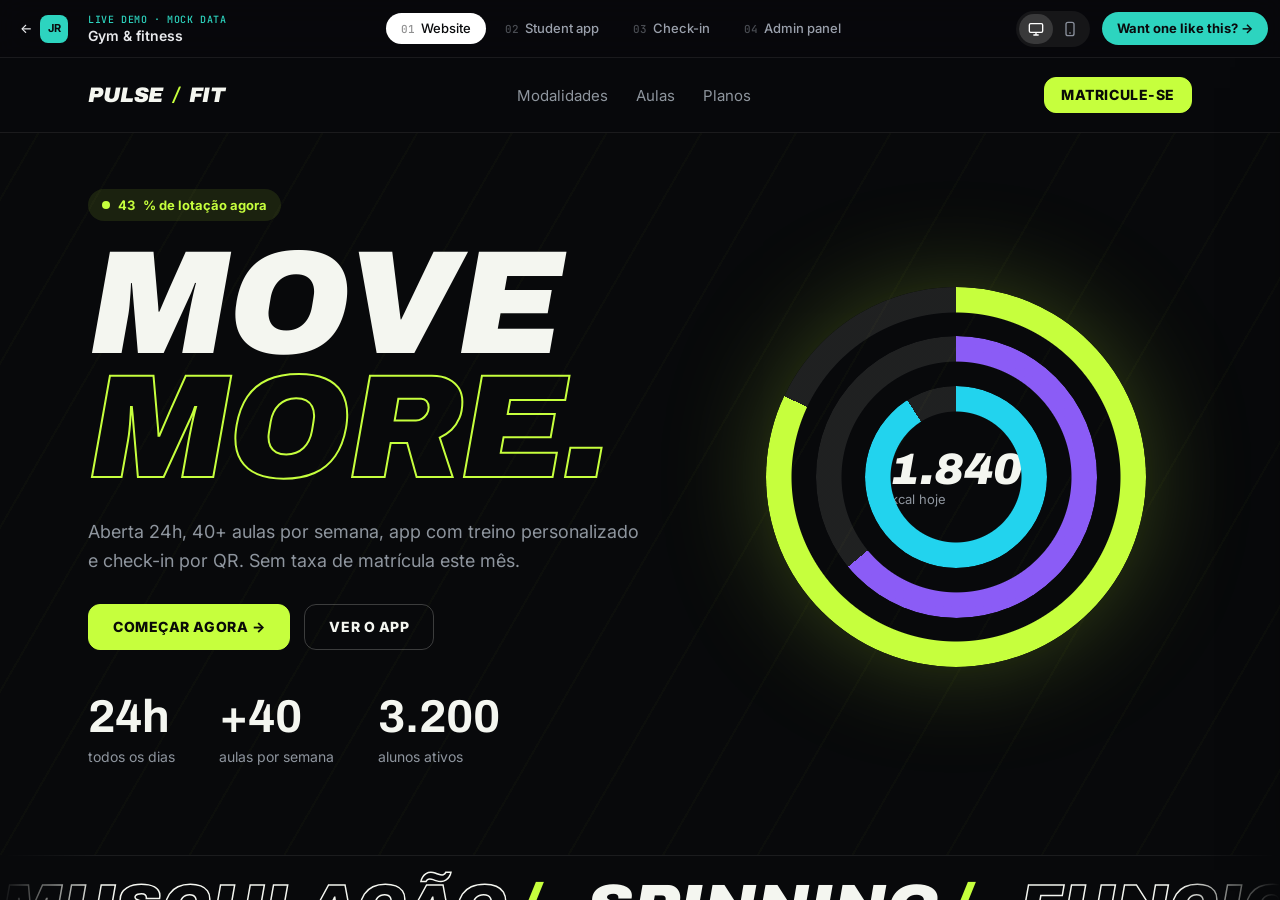
==== commit 07391aae: "feat(demos): painel admin de cada negócio - Kit: views internas com abas no mobile, drawer de detalh" ====
--- a/demos/academia.html
+++ b/demos/academia.html
@@ -90,6 +90,14 @@
     .meter i { display: block; height: 100%; width: var(--v, 40%); border-radius: inherit; background: linear-gradient(90deg, var(--accent), #facc15 70%, #ef4444); background-size: 300% 100%; transition: width 1.2s var(--ease); }
     .spots { font: 900 italic 22px/1 var(--font-d); }
 
+    /* painel admin */
+    .heat { display: grid; grid-template-columns: 34px repeat(17, minmax(0, 1fr)); gap: 3px; font-size: 10px; color: var(--muted); }
+    .heat span { align-self: center; }
+    .heat i { aspect-ratio: 1; border-radius: 3px; background: var(--accent); opacity: calc(.06 + var(--v) * .0094); transition: transform .15s; }
+    .heat i:hover { transform: scale(1.35); opacity: 1; }
+    .feed > div { display: flex; align-items: center; gap: 12px; padding: 10px 0; border-bottom: 1px solid var(--line); animation: kIn .5s var(--ease) both; }
+    .feed .avatar { width: 34px; height: 34px; font-size: 11px; }
+
     @container (max-width: 900px) { .app-wrap { grid-template-columns: 1fr; } .phone { max-width: 420px; margin: 0 auto; width: 100%; } }
     @container (max-width: 760px) {
       .class-row { grid-template-columns: 70px 1fr; } .class-row .chip, .class-row .btn { grid-column: 2; justify-self: start; }
@@ -220,6 +228,70 @@
         </div>
       </div>
     </div>
+  </section>
+
+  <!-- ===================== PAINEL ADMIN ===================== -->
+  <section class="screen" id="admin" data-label="Painel admin" data-label-en="Admin panel" data-label-es="Panel admin">
+    <div class="app">
+      <aside class="app__side">
+        <a href="#site" class="logo">PULSE<b>/</b>ADMIN</a>
+        <a data-view="a-home" class="is-on"><i>⚡</i>Visão geral</a>
+        <a data-view="a-alunos"><i>☺</i>Alunos</a>
+        <a data-view="a-fin"><i>$</i>Financeiro</a>
+        <span class="spacer"></span>
+        <span class="live" style="font-size:12px"><i></i>catracas online</span>
+      </aside>
+      <div class="app__main">
+        <div class="app__top">
+          <div><p class="muted small">Unidade Centro · aberta 24h</p><h2 data-view-title style="font-style:italic;font-weight:900;text-transform:uppercase">Visão geral</h2></div>
+          <div class="row"><button class="cmdk-btn" data-cmdk>⌕ <span class="t">Buscar aluno, plano…</span><span class="kbd">⌘K</span></button><button class="bell" data-n="3" data-drawer="#a-notif" aria-label="Notificações">🔔</button><span class="avatar">GR</span></div>
+        </div>
+
+        <div class="view" id="a-home">
+          <div class="kpis">
+            <div class="kpi"><small>Alunos ativos</small><strong data-count="3214">0</strong><em>+58 este mês</em></div>
+            <div class="kpi"><small>Check-ins hoje</small><strong id="ckN">612</strong><em>pico às 19h</em></div>
+            <div class="kpi"><small>Receita recorrente</small><strong data-count="412300" data-pre="R$ ">0</strong><em>▲ 4,2%</em></div>
+            <div class="kpi"><small>Risco de evasão</small><strong data-count="37">0</strong><em style="color:var(--warn)">sem treinar há 14+ dias</em></div>
+          </div>
+          <div class="dash">
+            <div class="panel"><div class="panel__h"><h3 style="font-style:italic;text-transform:uppercase">Movimento por horário</h3><span class="muted small">últimas 4 semanas</span></div><div class="heat" id="heat"></div></div>
+            <div class="panel"><div class="panel__h"><h3 style="font-style:italic;text-transform:uppercase">Check-ins ao vivo</h3><span class="live"><i></i>agora</span></div><div class="feed" id="feed"></div></div>
+          </div>
+        </div>
+
+        <div class="view" id="a-alunos">
+          <div class="toolbar">
+            <input class="input" data-filter="#alList" placeholder="Buscar aluno…" aria-label="Buscar aluno">
+            <div class="chips" data-group="af" data-chips="#alList"><button class="opt is-on" data-value="all">Todos</button><button class="opt" data-value="ok">Em dia</button><button class="opt" data-value="inad">Inadimplentes</button><button class="opt" data-value="risco">Risco de evasão</button></div>
+          </div>
+          <div class="panel"><div class="table-wrap"><table class="table"><thead><tr><th>Aluno</th><th>Plano</th><th>Último treino</th><th>Frequência</th><th>Status</th></tr></thead><tbody id="alList"></tbody></table></div></div>
+        </div>
+
+        <div class="view" id="a-fin">
+          <div class="kpis">
+            <div class="kpi"><small>Recebido em outubro</small><strong data-count="398700" data-pre="R$ ">0</strong><em>96,7% da carteira</em></div>
+            <div class="kpi"><small>Inadimplência</small><strong data-count="3.3" data-suf="%">0</strong><em>▼ 1,1 p.p. com Pix automático</em></div>
+            <div class="kpi"><small>Novas matrículas</small><strong data-count="121">0</strong><em>62% pelo site</em></div>
+            <div class="kpi"><small>Cancelamentos</small><strong data-count="63">0</strong><em style="color:var(--muted)">churn 1,9%</em></div>
+          </div>
+          <div class="dash">
+            <div class="panel"><div class="panel__h"><h3 style="font-style:italic;text-transform:uppercase">Inadimplentes</h3><button class="btn btn--sm" id="cobrarTodos">Cobrar todos</button></div><div class="list" id="inad"></div></div>
+            <div style="display:grid;gap:18px">
+              <div class="panel"><div class="panel__h"><h3 style="font-style:italic;text-transform:uppercase">Receita · 6 meses</h3></div><div class="bars" style="height:140px" data-bars="371,379,384,392,401,412" data-labels="mai,jun,jul,ago,set,out" data-pre="R$ " data-suf=" mil"></div></div>
+              <div class="panel"><div class="panel__h"><h3 style="font-style:italic;text-transform:uppercase">Planos</h3></div><div style="display:grid;gap:12px" id="planos"></div></div>
+            </div>
+          </div>
+        </div>
+      </div>
+    </div>
+    <template id="a-notif" data-title="Notificações">
+      <div class="list">
+        <div><span class="icon">⚠</span><div><b>Spinning 18h30 lotado</b><div class="muted small">12 alunos na lista de espera · abrir turma extra?</div></div></div>
+        <div><span class="icon">☺</span><div><b>8 matrículas pelo site hoje</b><div class="muted small">6 no plano Black</div></div></div>
+        <div><span class="icon">⚙</span><div><b>Esteira 07 em manutenção</b><div class="muted small">Chamado aberto às 10:12</div></div></div>
+      </div>
+    </template>
   </section>
 
 </main></div>
@@ -300,6 +372,60 @@
     $("#lotTxt").textContent = lot < 45 ? "Tranquilo · ótimo horário" : lot < 70 ? "Movimentado" : "Pico · espere ~15 min";
   }
   setLot(); setInterval(setLot, 2500);
+  /* ===================== Painel admin ===================== */
+  var heat = '<span></span>' + Array.from({ length: 17 }, function (_, h) { return "<span>" + (h % 3 ? "" : 6 + h + "h") + "</span>"; }).join("");
+  ["Seg", "Ter", "Qua", "Qui", "Sex", "Sáb", "Dom"].forEach(function (d, di) {
+    heat += "<span>" + d + "</span>";
+    for (var h = 6; h <= 22; h++) {
+      var peak = Math.max(Math.exp(-Math.pow(h - 7, 2) / 2) * .75, Math.exp(-Math.pow(h - 12.5, 2) / 2) * .45, Math.exp(-Math.pow(h - 19, 2) / 3));
+      if (di >= 5) peak = Math.exp(-Math.pow(h - 10, 2) / 6) * (di === 5 ? .8 : .45);
+      var v = Math.round(Math.min(100, peak * (di === 4 ? 85 : 100) + ((h * 7 + di * 13) % 10)));
+      heat += '<i style="--v:' + v + '" title="' + d + " " + h + "h · " + Math.round(v * 1.8) + ' pessoas"></i>';
+    }
+  });
+  $("#heat").innerHTML = heat;
+
+  var NOMES = ["Ana Clara", "Bruno Reis", "Carla Mota", "Diego Lins", "Eduarda K.", "Felipe Sá", "Gabi Torres", "Hugo Alves", "Isis Rocha", "João Vitor"], ck = 612, fi = 0;
+  function checkin() {
+    var n = NOMES[fi++ % NOMES.length], f = $("#feed");
+    f.insertAdjacentHTML("afterbegin", '<div><span class="avatar">' + n.split(" ").map(function (x) { return x[0]; }).join("") + '</span><div style="flex:1"><b>' + n + '</b><div class="muted small">' + ["Black", "Smart", "Duo"][fi % 3] + " · catraca " + (1 + fi % 3) + '</div></div><span class="muted small">agora</span></div>');
+    while (f.children.length > 6) f.lastChild.remove();
+    $("#ckN").textContent = ++ck;
+  }
+  for (var c0 = 0; c0 < 5; c0++) checkin();
+  setInterval(checkin, 2600);
+
+  var AL = [["Lucas Carvalho", "Black", "hoje", 4.5, "ok"], ["Mariana Reis", "Smart", "há 2 dias", 3, "ok"], ["Paulo Henrique", "Black", "há 18 dias", .5, "risco"], ["Renata Souza", "Duo", "há 1 dia", 4, "ok"],
+    ["Tiago Lopes", "Smart", "há 9 dias", 1.5, "inad"], ["Vanessa Lima", "Black", "há 21 dias", .3, "risco"], ["Caio Nogueira", "Smart", "hoje", 5, "ok"], ["Bianca Moraes", "Black", "há 4 dias", 2.5, "inad"],
+    ["Rafael Dias", "Duo", "há 15 dias", .8, "risco"], ["Sofia Martins", "Smart", "ontem", 3.5, "ok"]];
+  var ST = { ok: ["Em dia", "ok"], inad: ["Mensalidade atrasada", "bad"], risco: ["Risco de evasão", "warn"] };
+  $("#alList").innerHTML = AL.map(function (a, i) {
+    return '<tr data-i="' + i + '" data-tag="' + a[4] + '"><td><b>' + a[0] + "</b></td><td>" + a[1] + "</td><td>" + a[2] + '</td><td><div class="bar" style="width:90px"><i style="--v:' + a[3] * 20 + '%"></i></div></td><td><span class="badge badge--' + ST[a[4]][1] + '">' + ST[a[4]][0] + "</span></td></tr>";
+  }).join("");
+  $("#alList").addEventListener("click", function (e) {
+    var tr = e.target.closest("tr"); if (!tr) return;
+    var a = AL[+tr.dataset.i], k = a[3];
+    D.drawer(a[0], '<span class="badge badge--' + ST[a[4]][1] + '">' + ST[a[4]][0] + '</span>' +
+      '<dl class="summary"><div><dt>Plano</dt><dd>' + a[1] + "</dd></div><div><dt>Objetivo</dt><dd>" + ["Hipertrofia", "Emagrecimento", "Condicionamento"][a[0].length % 3] + "</dd></div><div><dt>Último treino</dt><dd>" + a[2] + "</dd></div><div><dt>Média</dt><dd>" + String(k).replace(".", ",") + "× por semana</dd></div></dl>" +
+      '<p class="muted small" style="text-transform:uppercase;letter-spacing:.08em">Treinos por semana</p><div class="bars" style="height:100px" data-bars="' + [4, 5, 4, 3, 4, 3, 2, 1].map(function (x) { return Math.max(0, Math.round(x * k / 4)); }).join(",") + '" data-labels="S5,S6,S7,S8,S9,S10,S11,S12" data-suf=" treinos"></div>' +
+      '<div class="row">' + (a[4] === "inad" ? '<button class="btn btn--sm" data-act="Link de pagamento Pix enviado no WhatsApp">Cobrar via Pix</button>' : "") +
+      '<button class="btn btn--sm' + (a[4] === "inad" ? " btn--ghost" : "") + '" data-act="Novo treino publicado no app do aluno">Montar treino</button><button class="btn btn--ghost btn--sm" data-act="Mensagem de incentivo enviada pelo app">Enviar incentivo</button></div>');
+  });
+  document.addEventListener("click", function (e) { var b = e.target.closest("[data-act]"); if (b) D.toast(b.dataset.act); });
+
+  $("#inad").innerHTML = AL.filter(function (a) { return a[4] === "inad"; }).concat([["Pedro Arantes", "Black", "", 0, "inad"], ["Luiza F.", "Smart", "", 0, "inad"]]).map(function (a, i) {
+    return '<div><span class="avatar">' + a[0].split(" ").map(function (x) { return x[0]; }).join("") + '</span><div style="flex:1"><b>' + a[0] + '</b><div class="muted small">' + a[1] + " · " + (5 + i * 4) + ' dias de atraso</div></div><button class="btn btn--sm btn--ghost" data-pix>Cobrar via Pix</button></div>';
+  }).join("");
+  function pix(b) { b.outerHTML = '<span class="badge badge--ok">link enviado</span>'; }
+  $("#inad").addEventListener("click", function (e) { var b = e.target.closest("[data-pix]"); if (b) { pix(b); D.toast("Link Pix enviado no WhatsApp e por e-mail"); } });
+  $("#cobrarTodos").addEventListener("click", function () { D.$$("#inad [data-pix]").forEach(function (b, i) { setTimeout(function () { pix(b); }, i * 150); }); D.toast("Cobranças enviadas em lote"); });
+  $("#planos").innerHTML = [["Black", 54, "var(--accent)"], ["Smart", 33, "var(--accent-2)"], ["Duo", 13, "#22d3ee"]].map(function (p) {
+    return '<div><div class="row" style="justify-content:space-between;font-size:14px"><b>' + p[0] + '</b><span class="muted">' + p[1] + '%</span></div><div class="bar" style="margin-top:8px"><i style="--v:' + p[1] + "%;--c:" + p[2] + '"></i></div></div>';
+  }).join("");
+
+  D.cmd("Alunos em risco de evasão", function () { D.go("admin"); D.$('[data-view="a-alunos"]').click(); D.$('[data-chips="#alList"] [data-value="risco"]').click(); });
+  D.cmd("Cobrar inadimplentes", function () { D.go("admin"); D.$('[data-view="a-fin"]').click(); });
+
   $("#hoje").innerHTML = G.Qui.map(function (c) {
     return '<div><b style="font:900 italic 20px/1 var(--font-d);color:var(--accent);width:64px">' + c[0] + '</b><div style="flex:1"><b>' + esc(c[1]) + '</b><div class="muted small">com ' + c[2] + '</div></div><span class="spots">' + c[3] + '</span><span class="muted small">vagas</span><button class="btn btn--sm" data-book="' + esc(c[1]) + '">Reservar</button></div>';
   }).join("");
--- a/demos/kit.css
+++ b/demos/kit.css
@@ -251,12 +251,97 @@
 .toast::before { content: "✓"; display: grid; place-items: center; flex: none; width: 22px; height: 22px; border-radius: 50%; background: #22c55e; color: #06120a; font-weight: 800; font-size: 12px; }
 .toast.is-warn::before { content: "!"; background: #f59e0b; }
 
+/* ===================== Painel admin: views, drawer, paleta ⌘K, kanban, filtros, edição inline ===================== */
+.stage > * { grid-area: 1 / 1; }
+.view { display: none; }
+.view.is-active { display: block; animation: screenIn .5s var(--ease) both; }
+.app__side [data-view] { cursor: pointer; }
+.app__side [data-view] i, .app__tabs i { font-style: normal; width: 18px; text-align: center; }
+.app__tabs { display: none; gap: 6px; overflow-x: auto; margin: 0 0 18px; scrollbar-width: none; }
+.app__tabs::-webkit-scrollbar { display: none; }
+.app__tabs button { flex: none; display: flex; gap: 6px; padding: 9px 14px; border-radius: 999px; border: 1px solid var(--line); background: var(--surface); color: var(--muted); font-size: 13px; font-weight: 600; cursor: pointer; white-space: nowrap; }
+.app__tabs button.is-on { background: var(--accent); border-color: var(--accent); color: var(--accent-ink); }
+.cmdk-btn { display: inline-flex; align-items: center; gap: 10px; min-width: 230px; padding: 10px 12px; border-radius: 12px; border: 1px solid var(--line); background: var(--surface); color: var(--muted); font-size: 14px; cursor: pointer; transition: border-color .2s; }
+.cmdk-btn:hover { border-color: var(--accent); }
+.kbd { margin-left: auto; padding: 3px 6px; border-radius: 6px; border: 1px solid var(--line); background: var(--surface-2); font: 600 11px/1 "JetBrains Mono", ui-monospace, monospace; color: var(--muted); }
+.bell { position: relative; display: grid; place-items: center; width: 42px; height: 42px; border-radius: 12px; border: 1px solid var(--line); background: var(--surface); font-size: 17px; cursor: pointer; }
+.bell[data-n]::after { content: attr(data-n); position: absolute; top: -6px; right: -6px; min-width: 18px; height: 18px; padding: 0 5px; border-radius: 99px; background: var(--bad); color: #fff; font: 700 11px/18px var(--font-b); text-align: center; animation: pop2 .5s var(--ease); }
+@keyframes pop2 { 50% { transform: scale(1.4); } }
+
+/* camada de overlays com a mesma área do viewport (inclusive dentro do "celular") */
+.layer { position: relative; z-index: 40; width: 100%; height: 100%; overflow: hidden; pointer-events: none; color: var(--fg); font-family: var(--font-b);
+  transition: width .55s var(--ease), height .55s var(--ease), border-radius .55s var(--ease); }
+body.is-mobile .layer { width: 390px; height: min(800px, calc(100% - 36px)); border-radius: 40px; }
+.layer__bk { position: absolute; inset: 0; background: rgba(5,6,10,.5); backdrop-filter: blur(3px); opacity: 0; transition: opacity .3s; }
+.layer.is-open .layer__bk { opacity: 1; pointer-events: auto; }
+.drawer { position: absolute; top: 0; right: 0; bottom: 0; width: min(460px, 94%); overflow-y: auto; padding: 22px; pointer-events: auto;
+  background: var(--bg); border-left: 1px solid var(--line); box-shadow: -30px 0 60px -30px rgba(0,0,0,.5);
+  transform: translateX(105%); transition: transform .45s var(--ease); }
+.layer.is-drawer .drawer { transform: none; }
+.drawer__h { display: flex; align-items: flex-start; justify-content: space-between; gap: 12px; margin-bottom: 18px; }
+.drawer__h h3 { font-family: var(--font-d); font-size: 24px; line-height: 1.15; }
+.drawer__x { flex: none; width: 36px; height: 36px; border-radius: 10px; border: 1px solid var(--line); background: var(--surface); cursor: pointer; }
+.drawer > * + * { margin-top: 16px; }
+.cmdk { position: absolute; left: 50%; top: 12%; width: min(560px, 92%); border-radius: 18px; overflow: hidden; background: var(--surface); border: 1px solid var(--line);
+  box-shadow: 0 40px 100px -20px rgba(0,0,0,.6); opacity: 0; transform: translate(-50%, -12px) scale(.98); transition: opacity .25s, transform .3s var(--ease); }
+.layer.is-cmdk .cmdk { opacity: 1; transform: translate(-50%, 0); pointer-events: auto; }
+.cmdk .input { border: 0; border-bottom: 1px solid var(--line); border-radius: 0; padding: 18px 20px; font-size: 16px; background: transparent; box-shadow: none; }
+.cmdk__list { max-height: 330px; overflow-y: auto; padding: 8px; }
+.cmdk__g { padding: 10px 12px 6px; font-size: 11px; font-weight: 700; letter-spacing: .08em; text-transform: uppercase; color: var(--muted); }
+.cmdk__i { display: block; width: 100%; text-align: left; padding: 11px 12px; border: 0; border-radius: 10px; background: none; cursor: pointer; font-size: 14.5px; }
+.cmdk__i.is-sel { background: color-mix(in srgb, var(--accent) 16%, transparent); color: var(--accent); }
+.cmdk__empty { padding: 16px; color: var(--muted); }
+.cmdk__foot { display: flex; gap: 16px; padding: 10px 16px; border-top: 1px solid var(--line); font-size: 12px; color: var(--muted); }
+
+/* kanban com arrastar e soltar (+ botão "avançar" que funciona no toque) */
+.kanban { display: grid; grid-auto-flow: column; grid-auto-columns: minmax(220px, 1fr); gap: 14px; overflow-x: auto; padding-bottom: 6px; }
+.kcol { padding: 12px; min-height: 280px; border-radius: var(--radius); border: 1px solid var(--line); background: color-mix(in srgb, var(--fg) 3%, var(--surface)); transition: border-color .2s, background .2s; }
+.kcol.is-over { border-color: var(--accent); background: color-mix(in srgb, var(--accent) 9%, var(--surface)); }
+.kcol h4 { display: flex; align-items: center; justify-content: space-between; margin: 2px 4px 12px; font: 700 12px/1 var(--font-b); letter-spacing: .07em; text-transform: uppercase; color: var(--muted); }
+.kcol h4 span { min-width: 22px; padding: 4px 7px; border-radius: 99px; background: var(--surface-2); text-align: center; color: var(--fg); }
+.kcards { display: grid; gap: 10px; align-content: start; min-height: 60px; }
+.kcard { position: relative; padding: 12px 14px; border-radius: calc(var(--radius) * .7); border: 1px solid var(--line); background: var(--surface); font-size: 13px; color: var(--muted);
+  cursor: grab; box-shadow: 0 8px 18px -14px rgba(0,0,0,.5); transition: transform .2s, box-shadow .2s, opacity .2s; animation: kIn .4s var(--ease) both; }
+.kcard:hover { transform: translateY(-2px); box-shadow: 0 14px 26px -16px rgba(0,0,0,.6); }
+.kcard:active { cursor: grabbing; }
+.kcard.is-drag { opacity: .35; }
+.kcard b { display: block; margin-bottom: 4px; font-size: 14px; color: var(--fg); }
+.kcard footer { display: flex; align-items: center; gap: 8px; margin-top: 10px; }
+.kadv { margin-left: auto; width: 28px; height: 28px; border: 0; border-radius: 8px; background: color-mix(in srgb, var(--accent) 15%, transparent); color: var(--accent); font-weight: 800; cursor: pointer; }
+.kcol:last-child .kadv { display: none; }
+@keyframes kIn { from { opacity: 0; transform: scale(.95); } }
+
+/* tarefas, filtros, barras de progresso, edição inline */
+.todo { display: flex; align-items: center; gap: 12px; cursor: pointer; }
+.todo .box { flex: none; display: grid; place-items: center; width: 22px; height: 22px; border-radius: 7px; border: 2px solid color-mix(in srgb, var(--fg) 25%, transparent); color: #fff; font-size: 13px; font-weight: 800; transition: .2s; }
+.todo.is-done .box { background: var(--ok); border-color: var(--ok); }
+.todo.is-done .box::after { content: "✓"; }
+.todo.is-done b, .todo.is-done .muted { text-decoration: line-through; opacity: .5; }
+.chips { display: flex; flex-wrap: wrap; gap: 8px; }
+.chips .opt { padding: 8px 14px; border-radius: 999px; font-size: 13px; font-weight: 600; }
+.bar { height: 8px; border-radius: 99px; background: color-mix(in srgb, var(--fg) 8%, transparent); overflow: hidden; }
+.bar i { display: block; height: 100%; width: var(--v); border-radius: inherit; background: var(--c, var(--accent)); transform-origin: left; animation: barIn 1s var(--ease) both; }
+@keyframes barIn { from { transform: scaleX(0); } }
+.toolbar { display: flex; flex-wrap: wrap; align-items: center; gap: 10px; margin-bottom: 16px; }
+.toolbar .input { max-width: 280px; padding: 11px 14px; }
+[data-edit] { cursor: text; border-radius: 6px; padding: 2px 6px; margin: -2px -6px; transition: background .2s, box-shadow .2s; }
+[data-edit]:hover { background: color-mix(in srgb, var(--accent) 12%, transparent); }
+[data-edit][contenteditable="true"] { outline: none; background: var(--surface-2); box-shadow: 0 0 0 2px var(--accent); }
+.saved { animation: saved 1.2s; }
+@keyframes saved { 0%, 40% { background: color-mix(in srgb, var(--ok) 35%, transparent); } }
+.live-feed > * { animation: kIn .5s var(--ease) both; }
+.toast button { margin-left: 8px; padding: 6px 10px; border: 0; border-radius: 8px; background: rgba(255,255,255,.14); color: #fff; font-weight: 700; cursor: pointer; }
+.toast.is-on { pointer-events: auto; }
+
 /* ===================== Responsivo (pelo container = funciona no preview mobile) ===================== */
 @container (max-width: 900px) {
   .app { grid-template-columns: 1fr; }
   .app__side { display: none; }
   .app__main { padding: 22px 18px; }
   .dash { grid-template-columns: 1fr; }
+  .app__tabs { display: flex; }
+  .cmdk-btn { min-width: 0; }
+  .cmdk-btn .t, .cmdk-btn .kbd { display: none; }
 }
 @container (max-width: 760px) {
   .wrap { padding: 0 20px; }
@@ -267,6 +352,8 @@
   .stats { gap: 28px; }
   .lead { font-size: 16px; }
   .card { padding: 22px; }
+  .kanban { grid-auto-columns: 80%; }
+  .toolbar .input { max-width: none; }
 }
 
 @media (prefers-reduced-motion: reduce) {
